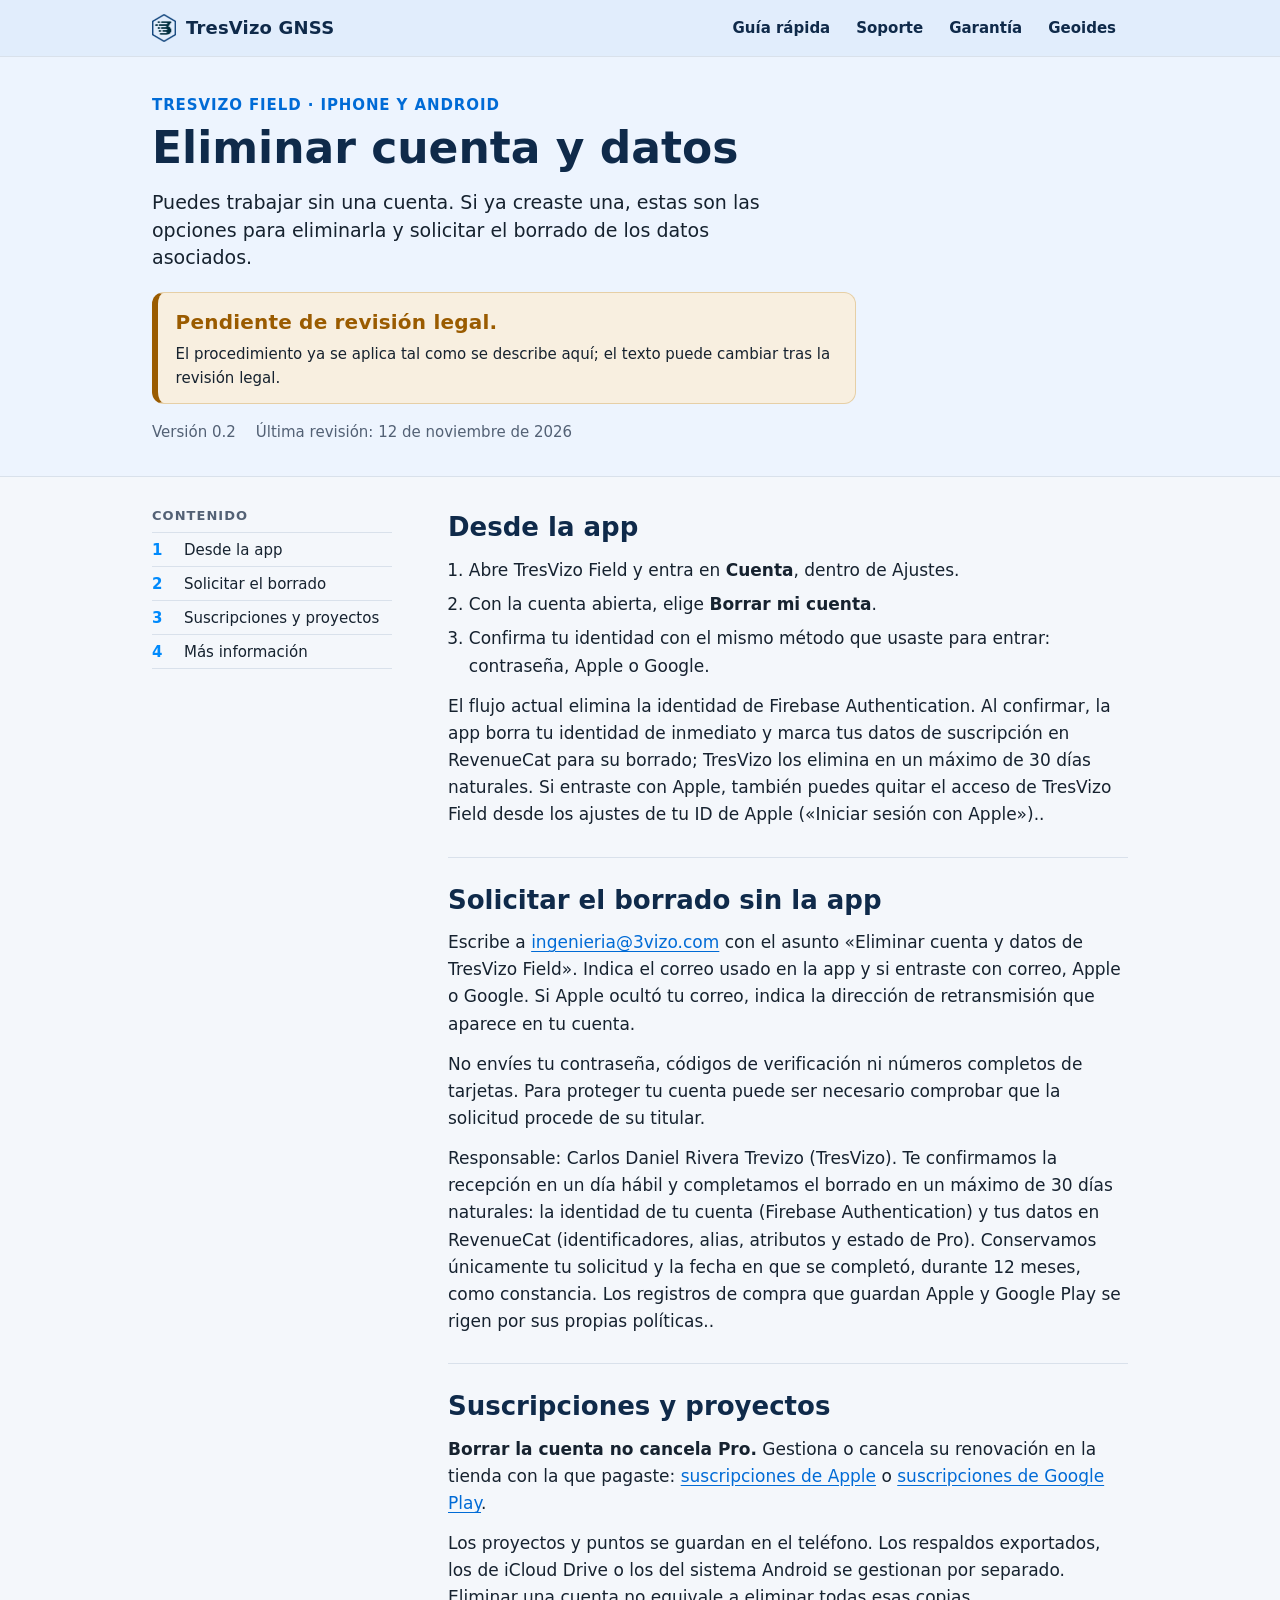
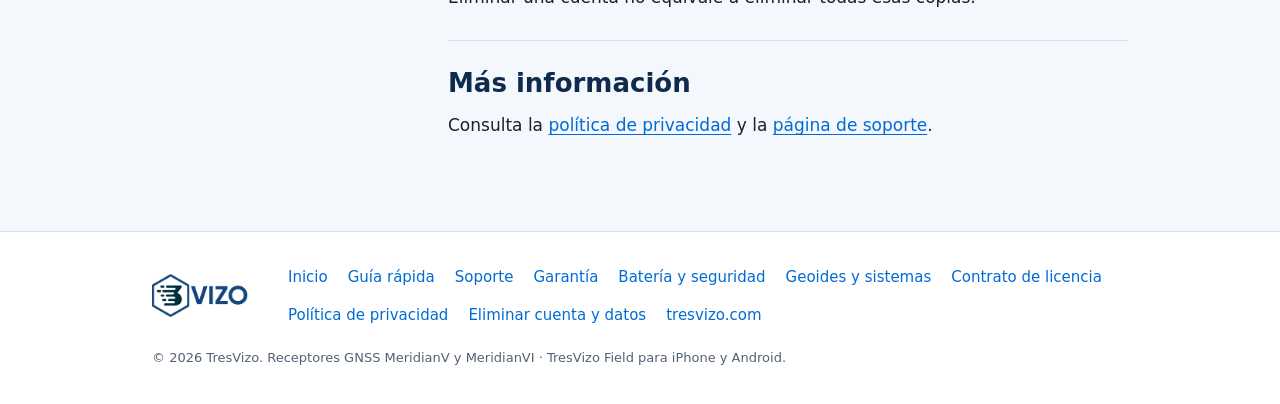
==== docs/eliminar-cuenta/index.html @ 33597608 "Política de privacidad v0.4 (09-11-2026: cuenta opcional con Firebase y acceso con Apple o Google, R" ====
<!doctype html>
<html lang="es-MX"><head><meta charset="utf-8"><meta name="viewport" content="width=device-width, initial-scale=1">
<title>Eliminar cuenta y datos · TresVizo Field</title>
<meta name="description" content="Cómo borrar la cuenta de TresVizo Field y solicitar la eliminación de los datos asociados.">
<link rel="icon" type="image/png" href="../assets/img/tresvizo-marca.png"><link rel="stylesheet" href="../assets/sitio.css"></head>
<body><a class="skip" href="#contenido">Saltar al contenido</a><header class="topbar">
  <div class="wrap topbar-in">
    <a class="brand" href="../"><img src="../assets/img/tresvizo-marca.png" alt="" width="385" height="444"><span>TresVizo GNSS</span></a>
    <nav class="topnav" aria-label="Sitio">
      <a href="../guia/">Guía rápida</a>
      <a href="../soporte/">Soporte</a>
      <a href="../garantia/">Garantía</a>
      <a href="../geoides/">Geoides</a>
    </nav>
  </div>
</header>
<main id="contenido"><div class="doc-head"><div class="wrap"><p class="eyebrow">TresVizo Field · iPhone y Android</p>
<h1>Eliminar cuenta y datos</h1><p class="lede">Puedes trabajar sin una cuenta. Si ya creaste una, estas son las opciones para eliminarla y solicitar el borrado de los datos asociados.</p>
<div class="draft" role="note"><strong>Pendiente de revisión legal.</strong><p>El procedimiento ya se aplica tal como se describe aquí; el texto puede cambiar tras la revisión legal.</p></div>
<p class="doc-meta"><span>Versión 0.2</span><span>Última revisión: 12 de noviembre de 2026</span></p></div></div>
<div class="wrap doc"><nav class="doc-toc" aria-label="Contenido"><h2>Contenido</h2><ol><li><a href="#app">Desde la app</a></li><li><a href="#solicitud">Solicitar el borrado</a></li><li><a href="#suscripciones">Suscripciones y proyectos</a></li><li><a href="#informacion">Más información</a></li></ol></nav><div class="doc-body">
<section id="app"><h2>Desde la app</h2><ol><li>Abre TresVizo Field y entra en <strong>Cuenta</strong>, dentro de Ajustes.</li><li>Con la cuenta abierta, elige <strong>Borrar mi cuenta</strong>.</li><li>Confirma tu identidad con el mismo método que usaste para entrar: contraseña, Apple o Google.</li></ol><p>El flujo actual elimina la identidad de Firebase Authentication. Al confirmar, la app borra tu identidad de inmediato y marca tus datos de suscripción en RevenueCat para su borrado; TresVizo los elimina en un máximo de 30 días naturales. Si entraste con Apple, también puedes quitar el acceso de TresVizo Field desde los ajustes de tu ID de Apple («Iniciar sesión con Apple»)..</p></section>
<section id="solicitud"><h2>Solicitar el borrado sin la app</h2><p>Escribe a <a href="mailto:ingenieria@3vizo.com?subject=Eliminar%20cuenta%20y%20datos%20de%20TresVizo%20Field">ingenieria@3vizo.com</a> con el asunto «Eliminar cuenta y datos de TresVizo Field». Indica el correo usado en la app y si entraste con correo, Apple o Google. Si Apple ocultó tu correo, indica la dirección de retransmisión que aparece en tu cuenta.</p><p>No envíes tu contraseña, códigos de verificación ni números completos de tarjetas. Para proteger tu cuenta puede ser necesario comprobar que la solicitud procede de su titular.</p><p>Responsable: Carlos Daniel Rivera Trevizo (TresVizo). Te confirmamos la recepción en un día hábil y completamos el borrado en un máximo de 30 días naturales: la identidad de tu cuenta (Firebase Authentication) y tus datos en RevenueCat (identificadores, alias, atributos y estado de Pro). Conservamos únicamente tu solicitud y la fecha en que se completó, durante 12 meses, como constancia. Los registros de compra que guardan Apple y Google Play se rigen por sus propias políticas..</p></section>
<section id="suscripciones"><h2>Suscripciones y proyectos</h2><p><strong>Borrar la cuenta no cancela Pro.</strong> Gestiona o cancela su renovación en la tienda con la que pagaste: <a href="https://support.apple.com/118428">suscripciones de Apple</a> o <a href="https://support.google.com/googleplay/answer/7018481">suscripciones de Google Play</a>.</p><p>Los proyectos y puntos se guardan en el teléfono. Los respaldos exportados, los de iCloud Drive o los del sistema Android se gestionan por separado. Eliminar una cuenta no equivale a eliminar todas esas copias.</p></section>
<section id="informacion"><h2>Más información</h2><p>Consulta la <a href="../privacidad/">política de privacidad</a> y la <a href="../soporte/">página de soporte</a>.</p></section>
</div></div></main><footer class="foot">
  <div class="wrap foot-in">
    <img src="../assets/img/tresvizo-logo.png" alt="TresVizo" width="990" height="444">
    <nav aria-label="Documentos">
      <a href="../">Inicio</a>
      <a href="../guia/">Guía rápida</a>
      <a href="../soporte/">Soporte</a>
      <a href="../garantia/">Garantía</a>
      <a href="../seguridad/">Batería y seguridad</a>
      <a href="../geoides/">Geoides y sistemas</a>
      <a href="../licencia/">Contrato de licencia</a>
      <a href="../privacidad/">Política de privacidad</a>
      <a href="../eliminar-cuenta/" aria-current="page">Eliminar cuenta y datos</a>
      <a href="https://www.tresvizo.com/">tresvizo.com</a>
    </nav>
    <p class="fine">© 2026 TresVizo. Receptores GNSS MeridianV y MeridianVI · TresVizo Field para iPhone y Android.</p>
  </div>
</footer></body></html>
---- docs/assets/sitio.css ----
/* Sitio GNSS TresVizo: portada, documentos legales y geoides.
   Mismos tokens que la guía rápida (docs/guia/), que sale de los colores de TresVizo Field:
   #008AFC marca, #006BD6 acción (texto sobre blanco), #144880 azul marino del logotipo,
   banda azul claro #E1EDFC → #EDF4FE. */

:root {
  --bg: #F4F7FB;
  --surface: #FFFFFF;
  --ink: #16222F;
  --ink-2: #536175;
  --heading: #0F2A4A;
  --navy: #144880;
  --rule: #D9E1EB;
  --band: #E1EDFC;
  --band-2: #EDF4FE;
  --brand: #008AFC;
  --action: #006BD6;
  --on-action: #FFFFFF;
  --action-soft: #E4EEFB;
  --warn: #9A5B00;
  --warn-soft: #F8EFE0;
  --warn-rule: #E6CFA6;
  --mark-bg: #FFF1C7;
  --mark-ink: #5C3B00;
  --contour: rgba(0, 138, 252, 0.09);
  --logo-filter: none;
  --card-shadow: 0 1px 2px rgba(15, 42, 74, 0.05), 0 8px 24px rgba(15, 42, 74, 0.06);

  /* Solo fuentes del sistema: el sitio no carga tipografías de terceros (política de privacidad, §13).
     Títulos estrechos donde el sistema los trae (Avenir Next Condensed en Apple, Roboto Condensed y
     sans-serif-condensed en Android, Arial Narrow en Windows); si no, la del sistema. */
  --f-display: "Avenir Next Condensed", "Roboto Condensed", "sans-serif-condensed", "Arial Narrow", system-ui, -apple-system, "Segoe UI", Roboto, sans-serif;
  --f-body: system-ui, -apple-system, "Segoe UI", Roboto, "Helvetica Neue", "Noto Sans", Arial, sans-serif;
  --f-mono: ui-monospace, "SF Mono", Menlo, Consolas, "Liberation Mono", monospace;

  --t-xs: 0.8125rem;
  --t-s: 0.9375rem;
  --t-b: 1.0625rem;
  --t-m: 1.3125rem;
  --t-l: 1.875rem;
  --t-xl: clamp(2.25rem, 3.6vw + 1.2rem, 3.5rem);
  color-scheme: light;
}

* { box-sizing: border-box; }
html { -webkit-text-size-adjust: 100%; }
@media (prefers-reduced-motion: no-preference) { html { scroll-behavior: smooth; } }
body {
  margin: 0;
  background: var(--bg);
  color: var(--ink);
  font-family: var(--f-body);
  font-size: var(--t-b);
  line-height: 1.6;
  min-height: 100vh;
  display: flex;
  flex-direction: column;
}
main { flex: 1 0 auto; }
img { max-width: 100%; height: auto; }
a { color: var(--action); text-underline-offset: 0.18em; }
a:hover { text-decoration-thickness: 2px; }
:focus-visible { outline: 3px solid var(--brand); outline-offset: 3px; border-radius: 4px; }
h1, h2, h3, h4 { font-family: var(--f-display); color: var(--heading); line-height: 1.15; text-wrap: balance; margin: 0; }
p { margin: 0; }
strong { font-weight: 700; }
code { font-family: var(--f-mono); font-size: 0.9em; background: var(--action-soft); padding: 0.05em 0.3em; border-radius: 4px; overflow-wrap: anywhere; }

.wrap { max-width: 64rem; margin-inline: auto; padding-inline: 16px; }
@media (min-width: 700px) { .wrap { padding-inline: 24px; } }
[id] { scroll-margin-top: 72px; }

.skip { position: absolute; left: -999px; top: 8px; z-index: 20; background: var(--surface); padding: 0.5rem 0.9rem; border-radius: 8px; }
.skip:focus { left: 8px; }

/* Barra de arriba: la banda de la marca, como en la app y en la guía */
.topbar {
  position: sticky;
  top: 0;
  z-index: 10;
  background: var(--band);
  border-bottom: 1px solid var(--rule);
}
.topbar-in { display: flex; align-items: center; justify-content: space-between; gap: 16px; min-height: 56px; }
.brand { display: inline-flex; align-items: center; gap: 10px; color: var(--heading); text-decoration: none; min-width: 0; }
.brand img { width: 24px; height: auto; filter: var(--logo-filter); flex: none; }
.brand span { font-family: var(--f-display); font-weight: 600; font-size: 1.125rem; letter-spacing: 0.01em; white-space: nowrap; overflow: hidden; text-overflow: ellipsis; }
.topnav { display: flex; gap: 2px; min-width: 0; overflow-x: auto; scrollbar-width: none; }
.topnav::-webkit-scrollbar { display: none; }
.topnav a {
  color: var(--heading);
  text-decoration: none;
  font-size: var(--t-s);
  font-weight: 600;
  padding: 0.45rem 0.75rem;
  border-radius: 999px;
  white-space: nowrap;
}
.topnav a:hover { background: var(--surface); }
.topnav a[aria-current="page"] { background: var(--surface); color: var(--action); box-shadow: inset 0 0 0 1px var(--rule); }
@media (max-width: 859px) {
  .topbar-in { gap: 8px; }
  .topnav a { font-size: 0.875rem; padding: 0.45rem 0.55rem; }
}
@media (max-width: 559px) { .brand span { display: none; } }

/* Portada */
.hero {
  background-color: var(--band-2);
  background-image:
    repeating-radial-gradient(ellipse 120% 90% at 92% 8%, transparent 0 21px, var(--contour) 21px 22px),
    repeating-radial-gradient(ellipse 80% 110% at 6% 120%, transparent 0 25px, var(--contour) 25px 26px);
  border-bottom: 1px solid var(--rule);
  padding-block: 3rem 2.75rem;
}
.hero .logo { width: 168px; filter: var(--logo-filter); display: block; margin-bottom: 2rem; }
.eyebrow { font-family: var(--f-display); font-weight: 600; font-size: var(--t-s); letter-spacing: 0.06em; text-transform: uppercase; color: var(--action); }
.hero h1 { font-size: var(--t-xl); font-weight: 700; letter-spacing: -0.01em; margin-top: 0.4rem; }
.lede { font-size: var(--t-m); line-height: 1.45; max-width: 40rem; margin-top: 1rem; }

.section { padding-block: 2.75rem 0.5rem; }
.section > h2 { font-size: var(--t-l); font-weight: 700; margin-bottom: 1.25rem; }
.section + .section { padding-top: 2.25rem; }

/* Tarjetas de la portada */
.cards { display: grid; gap: 1rem; grid-template-columns: minmax(0, 1fr); }
@media (min-width: 760px) { .cards { grid-template-columns: repeat(3, minmax(0, 1fr)); gap: 1.25rem; } }
.card {
  position: relative;
  background: var(--surface);
  border: 1px solid var(--rule);
  border-radius: 16px;
  padding: 1.35rem 1.35rem 1.25rem;
  box-shadow: var(--card-shadow);
  display: grid;
  gap: 0.55rem;
  align-content: start;
  min-width: 0;
}
.card.lead { border-top: 4px solid var(--brand); }
@media (min-width: 760px) { .card.lead { grid-column: 1 / -1; grid-template-columns: minmax(0, 1fr) auto; column-gap: 2rem; align-items: center; } }
.card h3 { font-size: 1.5rem; font-weight: 700; display: flex; align-items: center; gap: 0.6rem; }
.card h3 a { color: inherit; text-decoration: none; }
.card h3 a::after { content: ""; position: absolute; inset: 0; border-radius: 16px; }
.card h3 a:focus-visible { outline: none; }
.card:has(h3 a:focus-visible) { outline: 3px solid var(--brand); outline-offset: 3px; }
.card:hover { border-color: var(--brand); }
.card p { color: var(--ink-2); }
.card .more { font-weight: 600; color: var(--action); font-size: var(--t-s); }
.hex { flex: none; width: 1.55rem; height: 1.78rem; }
.hex path { fill: none; stroke: var(--brand); stroke-width: 2.4; stroke-linejoin: round; }
.card-actions { display: flex; flex-wrap: wrap; gap: 0.6rem; position: relative; z-index: 1; margin-top: 0.4rem; }
@media (min-width: 760px) { .card.lead .card-actions { margin-top: 0; grid-row: 1 / span 3; grid-column: 2; } }
.btn {
  display: inline-flex;
  align-items: center;
  justify-content: center;
  min-height: 44px;
  padding: 0.55rem 1.1rem;
  border-radius: 999px;
  font-weight: 600;
  font-size: var(--t-s);
  text-decoration: none;
  border: 1px solid var(--action);
  color: var(--action);
  background: transparent;
}
.btn:hover { background: var(--action-soft); }
.btn.primary { background: var(--action); color: var(--on-action); }
.btn.primary:hover { filter: brightness(1.08); background: var(--action); }

.facts { display: grid; gap: 0; grid-template-columns: minmax(0, 1fr); border-top: 1px solid var(--rule); margin: 0; }
@media (min-width: 700px) { .facts { grid-template-columns: repeat(3, minmax(0, 1fr)); } }
.facts > div { padding: 1rem 0; border-bottom: 1px solid var(--rule); min-width: 0; }
@media (min-width: 700px) { .facts > div { padding: 1rem 1.25rem 1rem 0; } }
.facts dt { font-family: var(--f-display); font-weight: 700; font-size: 1.1875rem; color: var(--heading); }
.facts dd { margin: 0.25rem 0 0; color: var(--ink-2); font-size: var(--t-s); }

/* Documentos: legales y geoides */
.doc-head {
  background: var(--band-2);
  border-bottom: 1px solid var(--rule);
  padding-block: 2.25rem 2rem;
}
.doc-head h1 { font-size: clamp(2rem, 2.6vw + 1.2rem, 2.75rem); font-weight: 700; margin-top: 0.35rem; }
.doc-head .lede { font-size: 1.1875rem; }
.doc-meta { margin-top: 1rem; font-size: var(--t-s); color: var(--ink-2); display: flex; flex-wrap: wrap; gap: 0.25rem 1.25rem; }

.draft {
  margin-top: 1.25rem;
  background: var(--warn-soft);
  border: 1px solid var(--warn-rule);
  border-left: 6px solid var(--warn);
  border-radius: 12px;
  padding: 0.85rem 1.1rem;
  max-width: 44rem;
  display: grid;
  gap: 0.2rem;
}
.draft strong { font-family: var(--f-display); font-size: 1.25rem; color: var(--warn); letter-spacing: 0.01em; }
.draft p { font-size: var(--t-s); }

.doc { display: grid; gap: 2.5rem; padding-block: 2rem 1rem; }
@media (min-width: 980px) { .doc { grid-template-columns: 15rem minmax(0, 1fr); gap: 3.5rem; align-items: start; } }
.doc-toc { font-size: var(--t-s); }
@media (min-width: 980px) { .doc-toc { position: sticky; top: 76px; max-height: calc(100vh - 96px); overflow: auto; } }
.doc-toc h2 { font-size: var(--t-xs); font-family: var(--f-display); letter-spacing: 0.08em; text-transform: uppercase; color: var(--ink-2); margin-bottom: 0.5rem; }
.doc-toc ol { list-style: none; margin: 0; padding: 0; border-top: 1px solid var(--rule); counter-reset: toc; }
.doc-toc li { counter-increment: toc; }
.doc-toc a { display: flex; gap: 0.6rem; padding: 0.4rem 0; color: var(--ink); text-decoration: none; border-bottom: 1px solid var(--rule); line-height: 1.35; }
.doc-toc a::before { content: counter(toc); font-family: var(--f-display); font-weight: 700; color: var(--brand); min-width: 1.4rem; }
.doc-toc a:hover { color: var(--action); }

.doc-body { max-width: 44rem; min-width: 0; }
.doc-body > section { padding-block: 0.25rem 1.75rem; }
.doc-body > section + section { border-top: 1px solid var(--rule); padding-top: 1.75rem; }
.doc-body h2 { font-size: 1.625rem; font-weight: 700; margin-bottom: 0.85rem; display: flex; gap: 0.6rem; align-items: baseline; }
.doc-body h2 .n { font-family: var(--f-display); color: var(--brand); min-width: 1.6rem; }
.doc-body h3 { font-size: 1.25rem; font-weight: 700; margin: 1.5rem 0 0.5rem; }
.doc-body section > :is(p, ul, ol, dl, .table-wrap, .callout, .models, .faq) + :is(p, ul, ol, dl, .table-wrap, .callout) { margin-top: 0.8rem; }
.doc-body ul, .doc-body ol { margin: 0; padding-left: 1.3rem; display: grid; gap: 0.45rem; }
.doc-body li > ul { margin-top: 0.45rem; }
.doc-body .lead-in { font-size: 1.125rem; }
.doc-body .small { font-size: var(--t-s); color: var(--ink-2); }
.doc-body dl { margin: 0.8rem 0 0; display: grid; gap: 0.75rem; }
.doc-body dt { font-weight: 700; color: var(--heading); }
.doc-body dd { margin: 0.15rem 0 0; }

.callout { background: var(--action-soft); border-radius: 12px; padding: 0.9rem 1.1rem; display: grid; gap: 0.35rem; }
.callout .t { font-family: var(--f-display); font-weight: 700; font-size: 1.0625rem; color: var(--heading); }
.callout.strong { background: var(--surface); border: 1px solid var(--rule); border-left: 5px solid var(--brand); }

/* Pendientes para el propietario: [COMPLETAR: …] y [VERIFICAR] */
mark.todo {
  background: var(--mark-bg);
  color: var(--mark-ink);
  font-family: var(--f-mono);
  font-size: 0.85em;
  padding: 0.05em 0.35em;
  border-radius: 4px;
  -webkit-box-decoration-break: clone;
  box-decoration-break: clone;
}

/* Tablas que se apilan en el teléfono */
.table-wrap { overflow-x: auto; -webkit-overflow-scrolling: touch; }
table.data { width: 100%; border-collapse: collapse; font-size: var(--t-s); line-height: 1.45; }
table.data th, table.data td { text-align: left; vertical-align: top; padding: 0.6rem 0.75rem 0.6rem 0; border-bottom: 1px solid var(--rule); }
table.data th { font-family: var(--f-display); font-weight: 700; font-size: var(--t-xs); letter-spacing: 0.06em; text-transform: uppercase; color: var(--ink-2); border-bottom: 2px solid var(--rule); }
table.data td:first-child { font-weight: 600; color: var(--heading); }
@media (max-width: 699px) {
  table.data.stack thead { position: absolute; width: 1px; height: 1px; overflow: hidden; clip: rect(0 0 0 0); }
  table.data.stack, table.data.stack tbody, table.data.stack tr, table.data.stack td { display: block; width: 100%; }
  table.data.stack tr { padding: 0.75rem 0; border-bottom: 1px solid var(--rule); }
  table.data.stack td { border: 0; padding: 0.15rem 0; }
  table.data.stack td[data-label]::before { content: attr(data-label) " "; display: block; font-family: var(--f-display); font-weight: 700; font-size: var(--t-xs); letter-spacing: 0.06em; text-transform: uppercase; color: var(--ink-2); }
  table.data.stack td:first-child { font-size: 1.0625rem; padding-bottom: 0.3rem; }
  table.data.stack td:first-child::before { display: none; }
}

/* Modelos de geoide */
.models { display: grid; gap: 1rem; margin-top: 1rem; }
.model { background: var(--surface); border: 1px solid var(--rule); border-radius: 14px; padding: 1.1rem 1.2rem; display: grid; gap: 0.6rem; box-shadow: var(--card-shadow); }
.model-head { display: flex; flex-wrap: wrap; align-items: baseline; justify-content: space-between; gap: 0.25rem 1rem; }
.model h3 { margin: 0; font-size: 1.375rem; }
.tag { display: inline-block; font-family: var(--f-display); font-weight: 700; font-size: var(--t-xs); letter-spacing: 0.06em; text-transform: uppercase; padding: 0.2rem 0.6rem; border-radius: 999px; background: var(--action-soft); color: var(--action); white-space: nowrap; }
.tag.alt { background: var(--band-2); color: var(--ink-2); border: 1px solid var(--rule); }
.model dl { margin: 0; display: grid; gap: 0.5rem 1.25rem; grid-template-columns: minmax(0, 1fr); }
@media (min-width: 560px) { .model dl { grid-template-columns: 9.5rem minmax(0, 1fr); } }
.model dt { font-weight: 600; color: var(--ink-2); font-size: var(--t-s); }
.model dd { margin: 0; font-size: var(--t-s); }
.model .attr { font-size: var(--t-s); color: var(--ink-2); border-top: 1px solid var(--rule); padding-top: 0.6rem; }

/* Preguntas frecuentes */
.faq { margin-top: 0.75rem; border-top: 1px solid var(--rule); }
.faq details { border-bottom: 1px solid var(--rule); }
.faq summary {
  list-style: none;
  cursor: pointer;
  display: flex;
  justify-content: space-between;
  align-items: baseline;
  gap: 1rem;
  padding: 0.85rem 0;
  font-weight: 600;
  color: var(--heading);
  min-height: 44px;
}
.faq summary::-webkit-details-marker { display: none; }
.faq summary::after { content: "+"; font-family: var(--f-display); font-weight: 700; font-size: 1.375rem; line-height: 1; color: var(--brand); flex: none; }
.faq details[open] summary::after { content: "−"; }
.faq summary:hover { color: var(--action); }
.faq .answer { padding: 0 0 1rem; display: grid; gap: 0.6rem; }
.faq .msg { font-style: normal; }
.route { font-weight: 600; color: var(--heading); background: var(--action-soft); padding: 0.05em 0.4em; border-radius: 5px; -webkit-box-decoration-break: clone; box-decoration-break: clone; }

/* Pasos numerados */
.steps { list-style: none; margin: 0; padding: 0; display: grid; gap: 0.85rem; counter-reset: paso; }
.doc-body .steps { padding-left: 0; }
.steps > li { counter-increment: paso; position: relative; padding-left: 2.4rem; }
.steps > li::before {
  content: counter(paso);
  position: absolute; left: 0; top: 0.1rem;
  width: 1.65rem; height: 1.65rem; border-radius: 50%;
  background: var(--action); color: var(--on-action);
  font: 700 0.9375rem/1.65rem var(--f-display); text-align: center;
}

/* Avisos de seguridad */
.callout.warn { background: var(--warn-soft); border: 1px solid var(--warn-rule); border-left: 5px solid var(--warn); }
.callout.warn .t { color: var(--warn); }

/* Pie */
.foot { border-top: 1px solid var(--rule); margin-top: 3rem; background: var(--surface); }
.foot-in { padding-block: 1.75rem 2.25rem; display: grid; gap: 1rem; font-size: var(--t-s); color: var(--ink-2); }
@media (min-width: 700px) { .foot-in { grid-template-columns: auto minmax(0, 1fr); align-items: center; gap: 1rem 2.5rem; } }
.foot img { width: 96px; filter: var(--logo-filter); display: block; }
.foot nav { display: flex; flex-wrap: wrap; gap: 0.25rem 1.25rem; }
.foot nav a { display: inline-block; padding-block: 0.3rem; text-decoration: none; }
.foot nav a:hover { text-decoration: underline; }
.foot .fine { grid-column: 1 / -1; font-size: var(--t-xs); }

/* Página no encontrada */
.notfound { padding-block: 4rem 2rem; display: grid; gap: 1rem; max-width: 36rem; }
.notfound h1 { font-size: var(--t-xl); }

/* Papel */
@media print {
  :root, :root:not([data-theme="light"]),   html { font-size: 10.5pt; }
  .topbar, .skip, .doc-toc, .foot nav { display: none !important; }
  .doc { display: block; padding-top: 4mm; }
  .doc-head { padding-block: 0 4mm; border: 0; }
  .doc-body { max-width: none; }
  .doc-body > section { break-inside: auto; }
  .doc-body h2, .doc-body h3 { break-after: avoid; }
  a { color: inherit; }
}
@media (prefers-reduced-motion: reduce) {
  *, *::before, *::after { transition: none !important; animation: none !important; scroll-behavior: auto !important; }
}
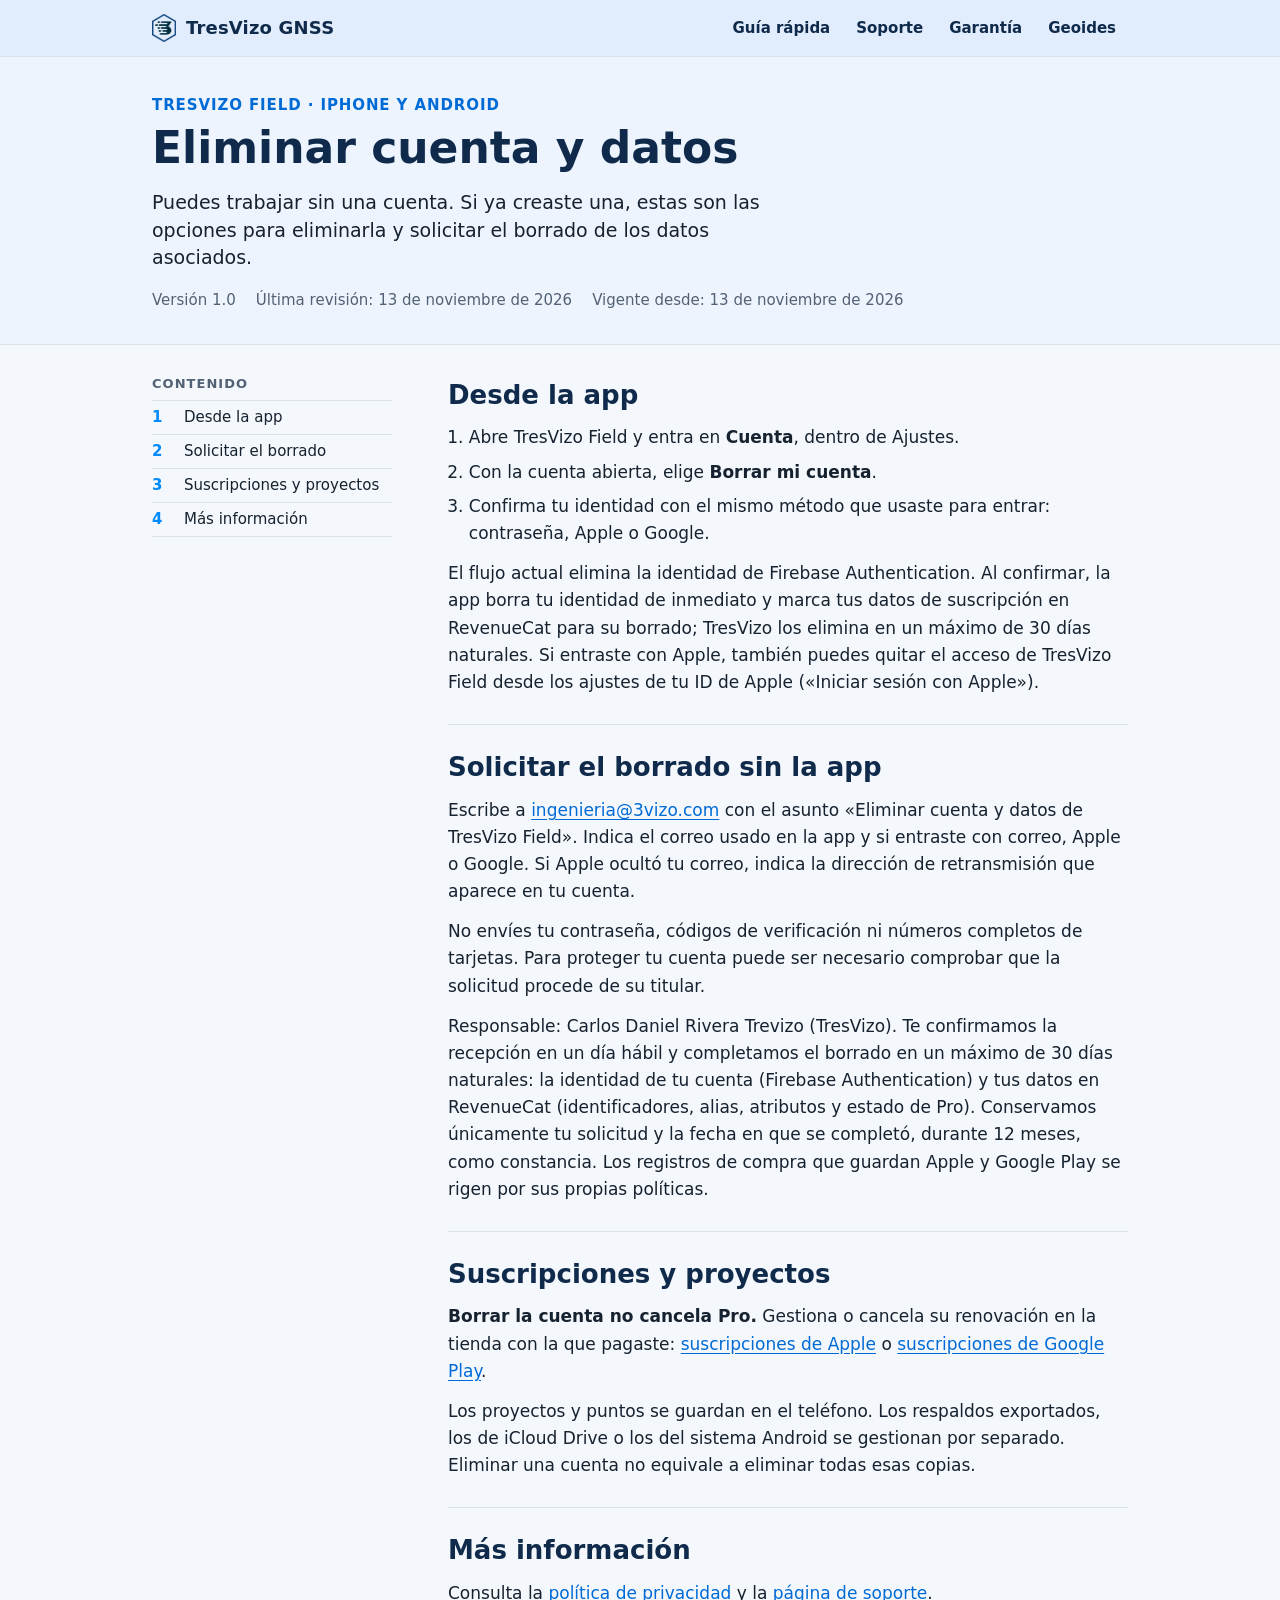
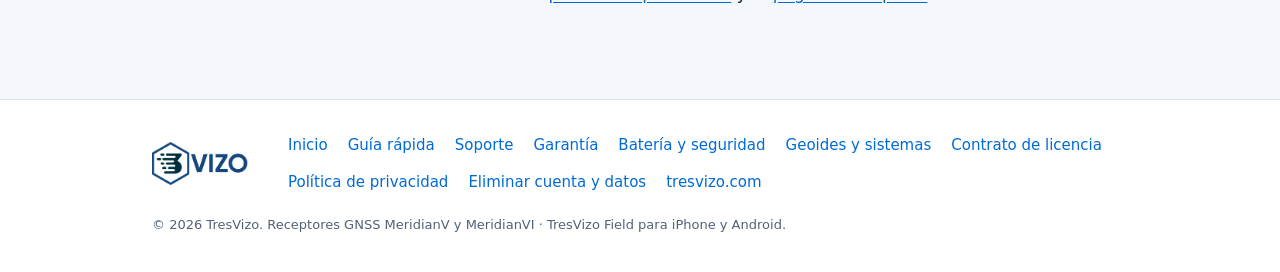
==== commit c50e3768: "Política de privacidad v1.0 y Eliminar cuenta y datos v1.0, vigentes desde el 13-11-2026: sin recuad" ====
--- a/docs/eliminar-cuenta/index.html
+++ b/docs/eliminar-cuenta/index.html
@@ -16,11 +16,10 @@
 </header>
 <main id="contenido"><div class="doc-head"><div class="wrap"><p class="eyebrow">TresVizo Field · iPhone y Android</p>
 <h1>Eliminar cuenta y datos</h1><p class="lede">Puedes trabajar sin una cuenta. Si ya creaste una, estas son las opciones para eliminarla y solicitar el borrado de los datos asociados.</p>
-<div class="draft" role="note"><strong>Pendiente de revisión legal.</strong><p>El procedimiento ya se aplica tal como se describe aquí; el texto puede cambiar tras la revisión legal.</p></div>
-<p class="doc-meta"><span>Versión 0.2</span><span>Última revisión: 12 de noviembre de 2026</span></p></div></div>
+<p class="doc-meta"><span>Versión 1.0</span><span>Última revisión: 13 de noviembre de 2026</span><span>Vigente desde: 13 de noviembre de 2026</span></p></div></div>
 <div class="wrap doc"><nav class="doc-toc" aria-label="Contenido"><h2>Contenido</h2><ol><li><a href="#app">Desde la app</a></li><li><a href="#solicitud">Solicitar el borrado</a></li><li><a href="#suscripciones">Suscripciones y proyectos</a></li><li><a href="#informacion">Más información</a></li></ol></nav><div class="doc-body">
-<section id="app"><h2>Desde la app</h2><ol><li>Abre TresVizo Field y entra en <strong>Cuenta</strong>, dentro de Ajustes.</li><li>Con la cuenta abierta, elige <strong>Borrar mi cuenta</strong>.</li><li>Confirma tu identidad con el mismo método que usaste para entrar: contraseña, Apple o Google.</li></ol><p>El flujo actual elimina la identidad de Firebase Authentication. Al confirmar, la app borra tu identidad de inmediato y marca tus datos de suscripción en RevenueCat para su borrado; TresVizo los elimina en un máximo de 30 días naturales. Si entraste con Apple, también puedes quitar el acceso de TresVizo Field desde los ajustes de tu ID de Apple («Iniciar sesión con Apple»)..</p></section>
-<section id="solicitud"><h2>Solicitar el borrado sin la app</h2><p>Escribe a <a href="mailto:ingenieria@3vizo.com?subject=Eliminar%20cuenta%20y%20datos%20de%20TresVizo%20Field">ingenieria@3vizo.com</a> con el asunto «Eliminar cuenta y datos de TresVizo Field». Indica el correo usado en la app y si entraste con correo, Apple o Google. Si Apple ocultó tu correo, indica la dirección de retransmisión que aparece en tu cuenta.</p><p>No envíes tu contraseña, códigos de verificación ni números completos de tarjetas. Para proteger tu cuenta puede ser necesario comprobar que la solicitud procede de su titular.</p><p>Responsable: Carlos Daniel Rivera Trevizo (TresVizo). Te confirmamos la recepción en un día hábil y completamos el borrado en un máximo de 30 días naturales: la identidad de tu cuenta (Firebase Authentication) y tus datos en RevenueCat (identificadores, alias, atributos y estado de Pro). Conservamos únicamente tu solicitud y la fecha en que se completó, durante 12 meses, como constancia. Los registros de compra que guardan Apple y Google Play se rigen por sus propias políticas..</p></section>
+<section id="app"><h2>Desde la app</h2><ol><li>Abre TresVizo Field y entra en <strong>Cuenta</strong>, dentro de Ajustes.</li><li>Con la cuenta abierta, elige <strong>Borrar mi cuenta</strong>.</li><li>Confirma tu identidad con el mismo método que usaste para entrar: contraseña, Apple o Google.</li></ol><p>El flujo actual elimina la identidad de Firebase Authentication. Al confirmar, la app borra tu identidad de inmediato y marca tus datos de suscripción en RevenueCat para su borrado; TresVizo los elimina en un máximo de 30 días naturales. Si entraste con Apple, también puedes quitar el acceso de TresVizo Field desde los ajustes de tu ID de Apple («Iniciar sesión con Apple»).</p></section>
+<section id="solicitud"><h2>Solicitar el borrado sin la app</h2><p>Escribe a <a href="mailto:ingenieria@3vizo.com?subject=Eliminar%20cuenta%20y%20datos%20de%20TresVizo%20Field">ingenieria@3vizo.com</a> con el asunto «Eliminar cuenta y datos de TresVizo Field». Indica el correo usado en la app y si entraste con correo, Apple o Google. Si Apple ocultó tu correo, indica la dirección de retransmisión que aparece en tu cuenta.</p><p>No envíes tu contraseña, códigos de verificación ni números completos de tarjetas. Para proteger tu cuenta puede ser necesario comprobar que la solicitud procede de su titular.</p><p>Responsable: Carlos Daniel Rivera Trevizo (TresVizo). Te confirmamos la recepción en un día hábil y completamos el borrado en un máximo de 30 días naturales: la identidad de tu cuenta (Firebase Authentication) y tus datos en RevenueCat (identificadores, alias, atributos y estado de Pro). Conservamos únicamente tu solicitud y la fecha en que se completó, durante 12 meses, como constancia. Los registros de compra que guardan Apple y Google Play se rigen por sus propias políticas.</p></section>
 <section id="suscripciones"><h2>Suscripciones y proyectos</h2><p><strong>Borrar la cuenta no cancela Pro.</strong> Gestiona o cancela su renovación en la tienda con la que pagaste: <a href="https://support.apple.com/118428">suscripciones de Apple</a> o <a href="https://support.google.com/googleplay/answer/7018481">suscripciones de Google Play</a>.</p><p>Los proyectos y puntos se guardan en el teléfono. Los respaldos exportados, los de iCloud Drive o los del sistema Android se gestionan por separado. Eliminar una cuenta no equivale a eliminar todas esas copias.</p></section>
 <section id="informacion"><h2>Más información</h2><p>Consulta la <a href="../privacidad/">política de privacidad</a> y la <a href="../soporte/">página de soporte</a>.</p></section>
 </div></div></main><footer class="foot">
